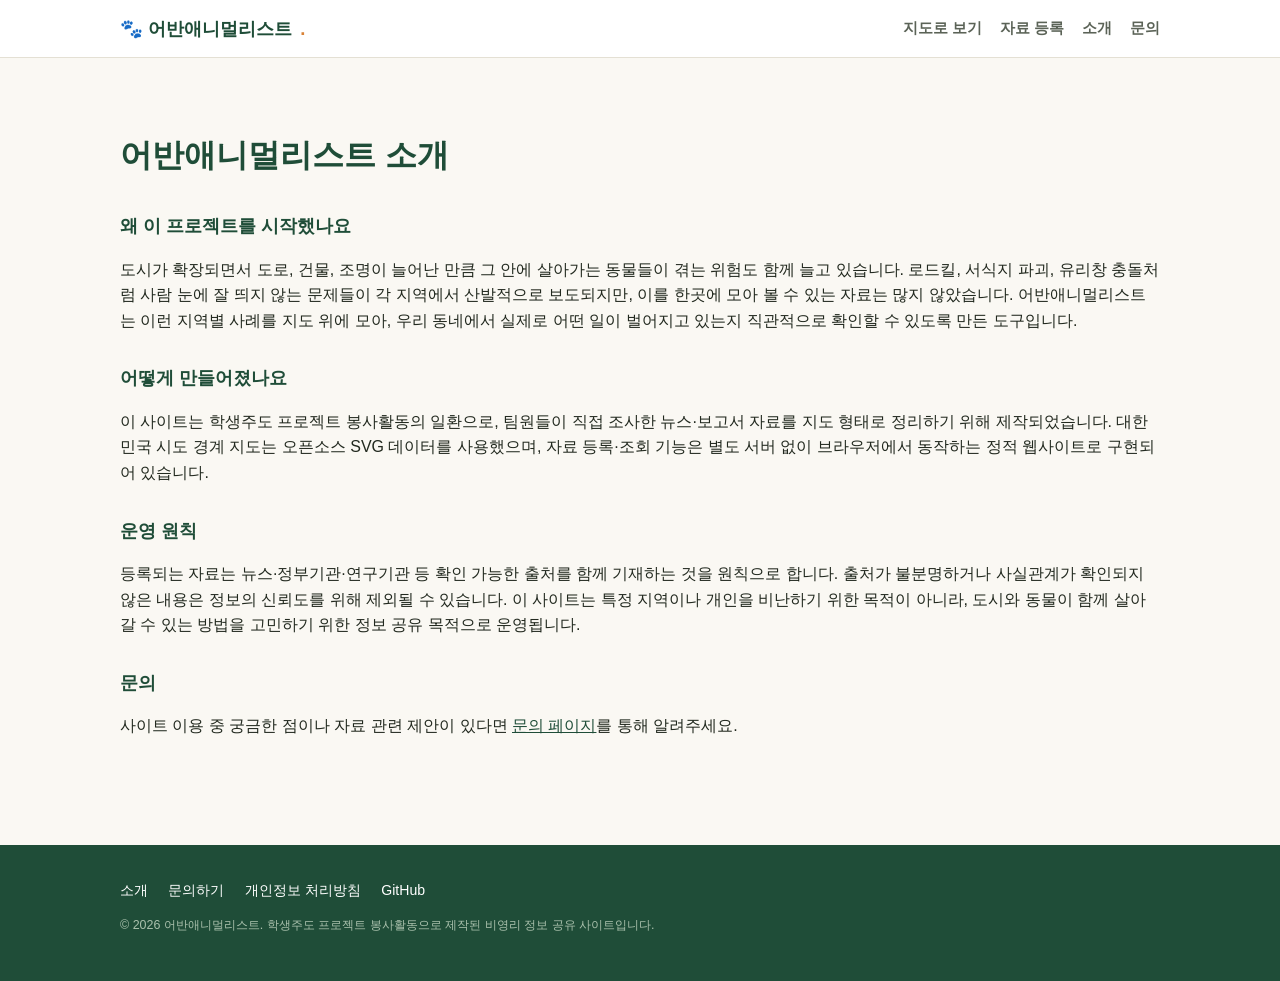
==== about.html @ 1e54bd69 "feat: urbanimalist 초기 구현" ====
<!DOCTYPE html>
<html lang="ko">
<head>
<meta charset="UTF-8" />
<meta name="viewport" content="width=device-width, initial-scale=1.0" />
<title>소개 | 어반애니멀리스트</title>
<meta name="description" content="어반애니멀리스트 프로젝트의 배경, 목적, 운영 원칙을 소개합니다." />
<link rel="canonical" href="https://urbanimalist.pages.dev/about.html" />
<link rel="stylesheet" href="css/style.css" />
</head>
<body>
<header class="site-header">
  <div class="container">
    <a href="index.html" class="logo">🐾 어반애니멀리스트<span class="dot">.</span></a>
    <nav class="main-nav">
      <a href="index.html#map-tool">지도로 보기</a>
      <a href="index.html#register">자료 등록</a>
      <a href="about.html">소개</a>
      <a href="contact.html">문의</a>
    </nav>
  </div>
</header>

<main class="static-page">
  <div class="container">
    <h1>어반애니멀리스트 소개</h1>

    <section>
      <h2>왜 이 프로젝트를 시작했나요</h2>
      <p>도시가 확장되면서 도로, 건물, 조명이 늘어난 만큼 그 안에 살아가는 동물들이 겪는 위험도 함께 늘고 있습니다. 로드킬, 서식지 파괴, 유리창 충돌처럼 사람 눈에 잘 띄지 않는 문제들이 각 지역에서 산발적으로 보도되지만, 이를 한곳에 모아 볼 수 있는 자료는 많지 않았습니다. 어반애니멀리스트는 이런 지역별 사례를 지도 위에 모아, 우리 동네에서 실제로 어떤 일이 벌어지고 있는지 직관적으로 확인할 수 있도록 만든 도구입니다.</p>
    </section>

    <section>
      <h2>어떻게 만들어졌나요</h2>
      <p>이 사이트는 학생주도 프로젝트 봉사활동의 일환으로, 팀원들이 직접 조사한 뉴스·보고서 자료를 지도 형태로 정리하기 위해 제작되었습니다. 대한민국 시도 경계 지도는 오픈소스 SVG 데이터를 사용했으며, 자료 등록·조회 기능은 별도 서버 없이 브라우저에서 동작하는 정적 웹사이트로 구현되어 있습니다.</p>
    </section>

    <section>
      <h2>운영 원칙</h2>
      <p>등록되는 자료는 뉴스·정부기관·연구기관 등 확인 가능한 출처를 함께 기재하는 것을 원칙으로 합니다. 출처가 불분명하거나 사실관계가 확인되지 않은 내용은 정보의 신뢰도를 위해 제외될 수 있습니다. 이 사이트는 특정 지역이나 개인을 비난하기 위한 목적이 아니라, 도시와 동물이 함께 살아갈 수 있는 방법을 고민하기 위한 정보 공유 목적으로 운영됩니다.</p>
    </section>

    <section>
      <h2>문의</h2>
      <p>사이트 이용 중 궁금한 점이나 자료 관련 제안이 있다면 <a href="contact.html">문의 페이지</a>를 통해 알려주세요.</p>
    </section>
  </div>
</main>

<footer class="site-footer">
  <div class="container">
    <div>
      <a href="about.html">소개</a>
      <a href="contact.html">문의하기</a>
      <a href="privacy.html">개인정보 처리방침</a>
      <a href="https://github.com/ChoiCollet/urbanimalist" target="_blank" rel="noopener noreferrer">GitHub</a>
    </div>
    <p class="foot-note">© 2026 어반애니멀리스트. 학생주도 프로젝트 봉사활동으로 제작된 비영리 정보 공유 사이트입니다.</p>
  </div>
</footer>
</body>
</html>
---- css/style.css ----
:root {
  --bg: #faf8f3;
  --surface: #ffffff;
  --ink: #22291f;
  --ink-soft: #5b6357;
  --border: #e4e0d4;
  --primary: #2f6b4f;
  --primary-dark: #1f4d38;
  --accent: #d98236;
  --map-empty: #eceae1;
  --map-low: #cfe3cf;
  --map-mid: #f2c17a;
  --map-high: #d9613f;
  --map-hover: #1f4d38;
  --radius: 14px;
  --shadow: 0 2px 10px rgba(34, 41, 31, 0.06);
  font-size: 16px;
}

* { box-sizing: border-box; }

body {
  margin: 0;
  font-family: "Pretendard", "Noto Sans KR", -apple-system, BlinkMacSystemFont, sans-serif;
  background: var(--bg);
  color: var(--ink);
  line-height: 1.6;
}

a { color: var(--primary-dark); }

.container { max-width: 1080px; margin: 0 auto; padding: 0 20px; }

/* ---------- Header ---------- */

header.site-header {
  background: var(--surface);
  border-bottom: 1px solid var(--border);
  position: sticky;
  top: 0;
  z-index: 50;
}
.site-header .container {
  display: flex;
  align-items: center;
  justify-content: space-between;
  padding: 14px 20px;
}
.logo {
  display: flex;
  align-items: center;
  gap: 8px;
  font-weight: 800;
  font-size: 1.15rem;
  text-decoration: none;
  color: var(--primary-dark);
}
.logo span.dot { color: var(--accent); }
nav.main-nav { display: flex; gap: 18px; flex-wrap: wrap; }
nav.main-nav a {
  text-decoration: none;
  color: var(--ink-soft);
  font-size: 0.92rem;
  font-weight: 600;
}
nav.main-nav a:hover { color: var(--primary-dark); }

/* ---------- Hero ---------- */

.hero {
  padding: 56px 0 32px;
  text-align: center;
}
.hero h1 { font-size: 2rem; margin: 0 0 12px; color: var(--primary-dark); }
.hero p { color: var(--ink-soft); max-width: 640px; margin: 0 auto; }
.hero .cta-btn {
  display: inline-block;
  margin-top: 22px;
  background: var(--primary);
  color: #fff;
  padding: 12px 26px;
  border-radius: 999px;
  text-decoration: none;
  font-weight: 700;
  box-shadow: var(--shadow);
}
.hero .cta-btn:hover { background: var(--primary-dark); }

/* ---------- Section shell ---------- */

section { padding: 44px 0; }
section h2 { font-size: 1.4rem; color: var(--primary-dark); margin-bottom: 6px; }
section .section-sub { color: var(--ink-soft); margin-bottom: 24px; font-size: 0.95rem; }

/* ---------- Map tool ---------- */

#map-tool { background: var(--surface); border-top: 1px solid var(--border); border-bottom: 1px solid var(--border); }

.tool-header {
  display: flex;
  flex-wrap: wrap;
  gap: 12px;
  align-items: center;
  justify-content: space-between;
  margin-bottom: 18px;
}

#breadcrumb { display: flex; align-items: center; flex-wrap: wrap; gap: 4px; font-size: 0.95rem; }
.crumb {
  background: none; border: none; cursor: pointer; color: var(--primary-dark);
  font-weight: 700; padding: 2px 4px; font-size: 0.95rem;
}
.crumb-sep { color: var(--ink-soft); }
.crumb-current { color: var(--ink-soft); font-weight: 600; padding: 2px 4px; }

#global-search {
  padding: 9px 14px;
  border: 1px solid var(--border);
  border-radius: 999px;
  min-width: 220px;
  font-size: 0.9rem;
}

.tool-grid {
  display: grid;
  grid-template-columns: minmax(0, 380px) 1fr;
  gap: 28px;
}
@media (max-width: 780px) {
  .tool-grid { grid-template-columns: 1fr; }
}

.map-wrap {
  background: #f3f1ea;
  border-radius: var(--radius);
  padding: 16px;
  border: 1px solid var(--border);
}
.map-wrap svg { width: 100%; height: auto; display: block; }
.map-wrap svg path { stroke: #fff; stroke-width: 1.2; transition: filter 0.15s ease; }
.map-wrap svg path.hovered { filter: brightness(0.9); }

.map-legend { display: flex; gap: 14px; flex-wrap: wrap; margin-top: 12px; font-size: 0.82rem; color: var(--ink-soft); }
.map-legend span { display: inline-flex; align-items: center; gap: 5px; }
.map-legend i { width: 12px; height: 12px; border-radius: 3px; display: inline-block; }

.nationwide-box {
  margin-top: 14px;
  display: flex;
  align-items: center;
  justify-content: space-between;
  background: var(--surface);
  border: 1px dashed var(--border);
  border-radius: var(--radius);
  padding: 12px 16px;
}
.nationwide-box button {
  background: var(--accent); color: #fff; border: none; padding: 8px 16px;
  border-radius: 999px; font-weight: 700; cursor: pointer; font-size: 0.85rem;
}

.panel-heading { font-weight: 800; margin-bottom: 12px; color: var(--primary-dark); }

.sigungu-grid { display: flex; flex-wrap: wrap; gap: 8px; margin-bottom: 14px; }
.sigungu-chip {
  background: var(--bg); border: 1px solid var(--border); border-radius: 999px;
  padding: 8px 14px; font-size: 0.88rem; cursor: pointer; font-weight: 600;
}
.sigungu-chip:hover { border-color: var(--primary); color: var(--primary-dark); }
.sigungu-chip span { color: var(--accent); font-weight: 800; margin-left: 4px; }

.view-all-btn {
  background: none; border: 1px solid var(--primary); color: var(--primary-dark);
  border-radius: 999px; padding: 8px 16px; font-size: 0.85rem; font-weight: 700; cursor: pointer;
}

.entry-list { display: flex; flex-direction: column; gap: 12px; max-height: 560px; overflow-y: auto; padding-right: 4px; }

.entry-card {
  background: var(--surface);
  border: 1px solid var(--border);
  border-radius: var(--radius);
  padding: 14px 16px;
}
.entry-top { display: flex; align-items: center; gap: 8px; margin-bottom: 6px; flex-wrap: wrap; }
.tag {
  font-size: 0.72rem; font-weight: 800; padding: 3px 9px; border-radius: 999px;
  background: color-mix(in srgb, var(--tag-color) 18%, white);
  color: var(--tag-color);
}
.entry-region { font-size: 0.78rem; color: var(--ink-soft); }
.entry-del { margin-left: auto; background: none; border: none; color: #b64545; cursor: pointer; font-size: 0.78rem; font-weight: 700; }
.entry-card h4 { margin: 4px 0; font-size: 1rem; }
.entry-card p { margin: 4px 0; color: var(--ink-soft); font-size: 0.9rem; }
.entry-meta { display: flex; justify-content: space-between; font-size: 0.78rem; color: var(--ink-soft); margin-top: 8px; }

.empty-msg { color: var(--ink-soft); font-size: 0.9rem; padding: 20px 0; }

/* ---------- Form ---------- */

#register {
  background: var(--surface);
}
.form-grid {
  display: grid;
  grid-template-columns: 1fr 1fr;
  gap: 14px;
}
.form-grid .full { grid-column: 1 / -1; }
@media (max-width: 640px) { .form-grid { grid-template-columns: 1fr; } }

label { display: block; font-size: 0.85rem; font-weight: 700; margin-bottom: 5px; color: var(--ink-soft); }
input, select, textarea {
  width: 100%; padding: 10px 12px; border: 1px solid var(--border); border-radius: 8px;
  font-size: 0.92rem; font-family: inherit; background: var(--bg);
}
textarea { min-height: 80px; resize: vertical; }

.submit-btn {
  background: var(--primary); color: #fff; border: none; padding: 12px 26px;
  border-radius: 999px; font-weight: 800; cursor: pointer; margin-top: 6px;
}
.submit-btn:hover { background: var(--primary-dark); }
#form-status { margin-left: 12px; font-size: 0.85rem; color: var(--primary-dark); font-weight: 700; }

.my-entries-header { display: flex; align-items: center; justify-content: space-between; margin: 32px 0 12px; }
.io-buttons { display: flex; gap: 8px; }
.io-buttons button, .io-buttons label {
  background: var(--bg); border: 1px solid var(--border); border-radius: 999px;
  padding: 8px 16px; font-size: 0.82rem; font-weight: 700; cursor: pointer; color: var(--ink);
}

/* ---------- How-to / Features / FAQ ---------- */

.steps { display: grid; grid-template-columns: repeat(auto-fit, minmax(220px, 1fr)); gap: 16px; }
.step-card { background: var(--surface); border: 1px solid var(--border); border-radius: var(--radius); padding: 18px; }
.step-num { display: inline-flex; width: 28px; height: 28px; border-radius: 50%; background: var(--primary); color: #fff; align-items: center; justify-content: center; font-weight: 800; margin-bottom: 10px; font-size: 0.85rem; }
.step-card h3 { margin: 0 0 6px; font-size: 1rem; }
.step-card p { margin: 0; font-size: 0.88rem; color: var(--ink-soft); }

.features { display: grid; grid-template-columns: repeat(auto-fit, minmax(240px, 1fr)); gap: 16px; }
.feature-card { background: var(--bg); border: 1px solid var(--border); border-radius: var(--radius); padding: 18px; }
.feature-card h3 { margin: 0 0 6px; font-size: 1rem; color: var(--primary-dark); }
.feature-card p { margin: 0; font-size: 0.88rem; color: var(--ink-soft); }

.faq-item { border-bottom: 1px solid var(--border); padding: 14px 0; }
.faq-item summary { cursor: pointer; font-weight: 700; }
.faq-item p { color: var(--ink-soft); margin: 10px 0 0; font-size: 0.9rem; }

.about-summary { background: var(--surface); border-radius: var(--radius); border: 1px solid var(--border); padding: 24px; }

/* ---------- Footer ---------- */

footer.site-footer {
  background: var(--primary-dark); color: #dbe6dd; padding: 32px 0; margin-top: 20px;
}
footer.site-footer a { color: #fff; text-decoration: none; margin-right: 16px; font-size: 0.88rem; }
footer.site-footer a:hover { text-decoration: underline; }
footer.site-footer .foot-note { margin-top: 14px; font-size: 0.78rem; color: #a9c0ac; }

/* ---------- Static pages ---------- */

.static-page { padding: 50px 0 70px; }
.static-page h1 { color: var(--primary-dark); }
.static-page h2 { font-size: 1.15rem; margin-top: 30px; color: var(--primary-dark); }
.static-page section { padding: 0; }
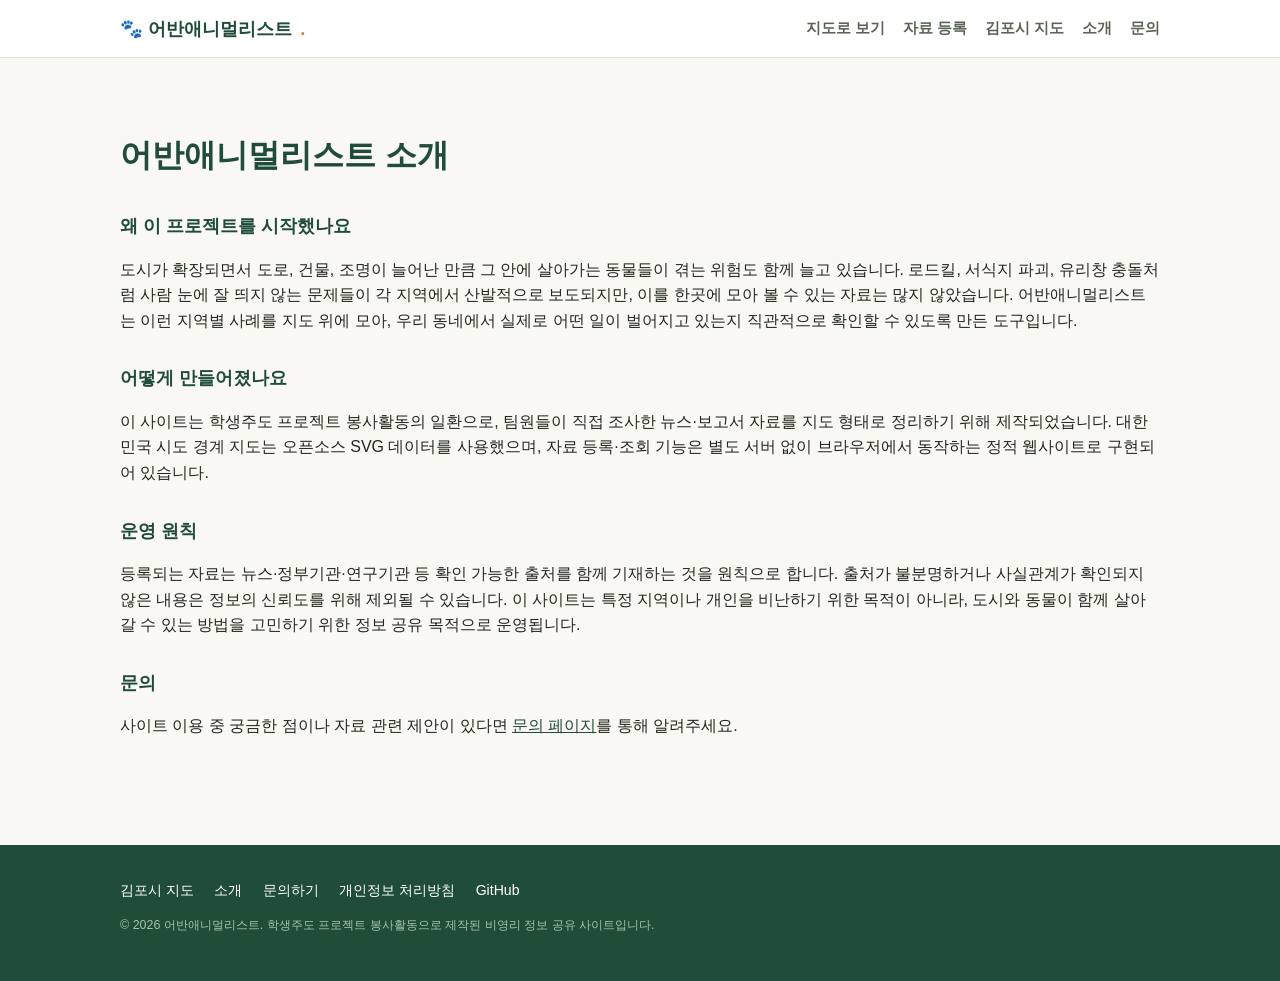
==== commit fb919359: "feat: 김포시 읍면동 전용 지도(지도2) 신규 추가, 전국 지도와 완전 독립된 저장소/등록 폼 구성" ====
--- a/about.html
+++ b/about.html
@@ -15,6 +15,7 @@
     <nav class="main-nav">
       <a href="index.html#map-tool">지도로 보기</a>
       <a href="index.html#register">자료 등록</a>
+      <a href="gimpo.html">김포시 지도</a>
       <a href="about.html">소개</a>
       <a href="contact.html">문의</a>
     </nav>
@@ -50,6 +51,7 @@
 <footer class="site-footer">
   <div class="container">
     <div>
+      <a href="gimpo.html">김포시 지도</a>
       <a href="about.html">소개</a>
       <a href="contact.html">문의하기</a>
       <a href="privacy.html">개인정보 처리방침</a>
--- a/css/style.css
+++ b/css/style.css
@@ -139,6 +139,7 @@
 .map-wrap svg { width: 100%; height: auto; display: block; }
 .map-wrap svg path { stroke: #fff; stroke-width: 1.2; transition: filter 0.15s ease; }
 .map-wrap svg path.hovered { filter: brightness(0.9); }
+.map-wrap svg path.selected { stroke: var(--accent); stroke-width: 2.5; }
 
 .map-legend { display: flex; gap: 14px; flex-wrap: wrap; margin-top: 12px; font-size: 0.82rem; color: var(--ink-soft); }
 .map-legend span { display: inline-flex; align-items: center; gap: 5px; }
@@ -160,6 +161,17 @@
 }
 
 .panel-heading { font-weight: 800; margin-bottom: 12px; color: var(--primary-dark); }
+
+#submap-box { margin-bottom: 16px; }
+.submap-wrap {
+  background: #f3f1ea; border: 1px solid var(--border); border-radius: var(--radius);
+  padding: 14px;
+}
+.submap-wrap svg { width: 100%; height: auto; display: block; max-width: 460px; margin: 0 auto; }
+.submap-wrap svg path { stroke: #fff; stroke-width: 1; transition: filter 0.15s ease; }
+.submap-wrap svg path.hovered { filter: brightness(0.9); }
+.submap-wrap svg path.selected { stroke: var(--accent); stroke-width: 2.2; }
+.submap-note { font-size: 0.78rem; color: var(--ink-soft); margin: 8px 0 0; }
 
 .sigungu-grid { display: flex; flex-wrap: wrap; gap: 8px; margin-bottom: 14px; }
 .sigungu-chip {
@@ -189,7 +201,9 @@
   color: var(--tag-color);
 }
 .entry-region { font-size: 0.78rem; color: var(--ink-soft); }
-.entry-del { margin-left: auto; background: none; border: none; color: #b64545; cursor: pointer; font-size: 0.78rem; font-weight: 700; }
+.entry-actions { margin-left: auto; display: flex; gap: 10px; }
+.entry-edit { background: none; border: none; color: var(--primary-dark); cursor: pointer; font-size: 0.78rem; font-weight: 700; }
+.entry-del { background: none; border: none; color: #b64545; cursor: pointer; font-size: 0.78rem; font-weight: 700; }
 .entry-card h4 { margin: 4px 0; font-size: 1rem; }
 .entry-card p { margin: 4px 0; color: var(--ink-soft); font-size: 0.9rem; }
 .entry-meta { display: flex; justify-content: space-between; font-size: 0.78rem; color: var(--ink-soft); margin-top: 8px; }
@@ -221,6 +235,10 @@
   border-radius: 999px; font-weight: 800; cursor: pointer; margin-top: 6px;
 }
 .submit-btn:hover { background: var(--primary-dark); }
+.cancel-btn {
+  background: none; color: var(--ink-soft); border: 1px solid var(--border); padding: 12px 22px;
+  border-radius: 999px; font-weight: 700; cursor: pointer; margin-top: 6px; margin-left: 8px;
+}
 #form-status { margin-left: 12px; font-size: 0.85rem; color: var(--primary-dark); font-weight: 700; }
 
 .my-entries-header { display: flex; align-items: center; justify-content: space-between; margin: 32px 0 12px; }
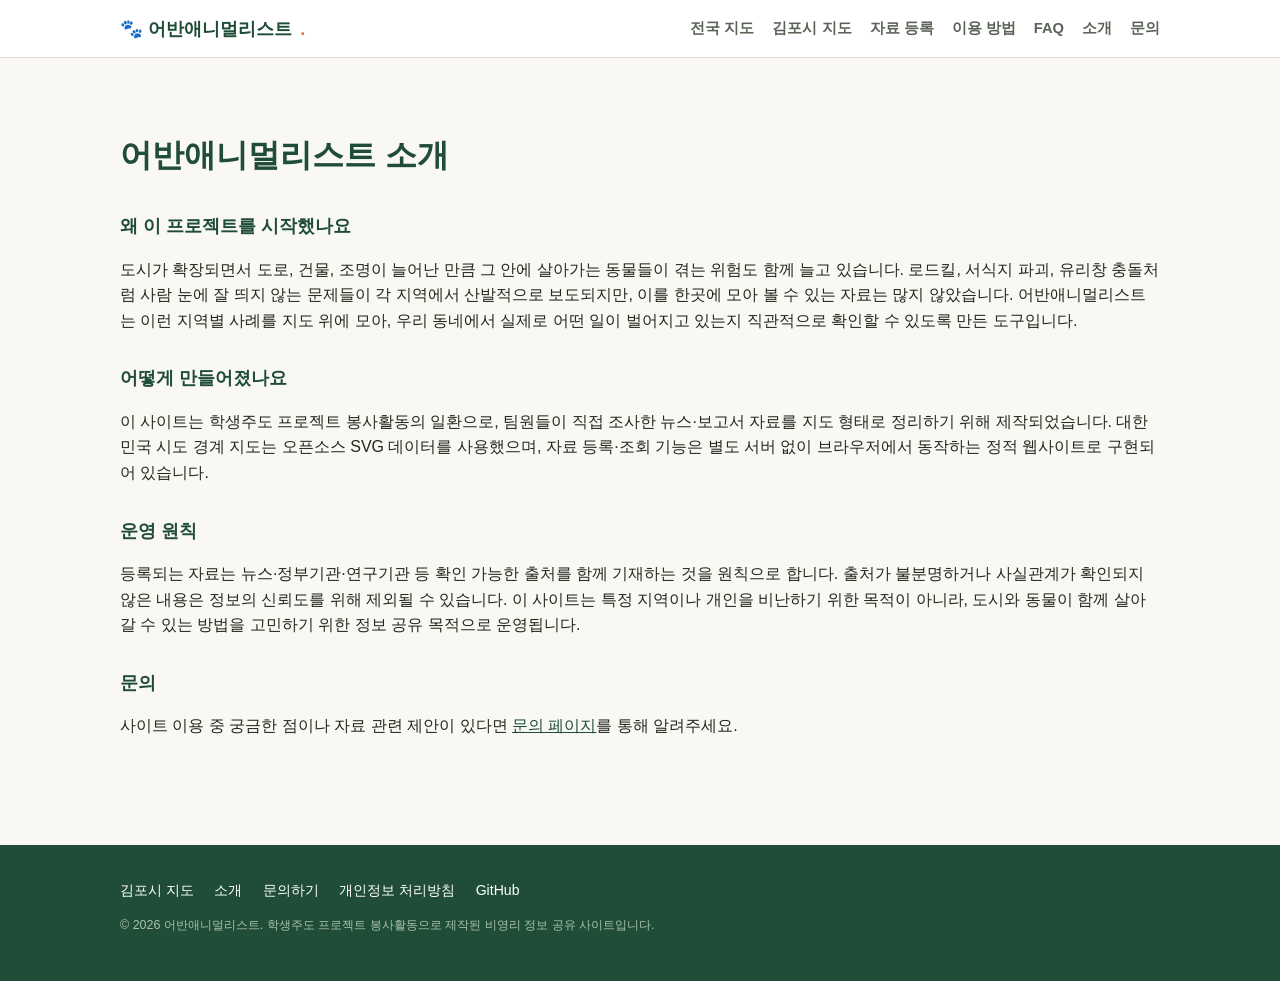
==== commit 7b9c6303: "fix: 김포시 최신 행정동 경계로 지역 재구분(13개), 선택 시 주황 테두리 제거, 전 페이지 내비게이션 통일" ====
--- a/about.html
+++ b/about.html
@@ -13,9 +13,11 @@
   <div class="container">
     <a href="index.html" class="logo">🐾 어반애니멀리스트<span class="dot">.</span></a>
     <nav class="main-nav">
-      <a href="index.html#map-tool">지도로 보기</a>
+      <a href="index.html#map-tool">전국 지도</a>
+      <a href="gimpo.html">김포시 지도</a>
       <a href="index.html#register">자료 등록</a>
-      <a href="gimpo.html">김포시 지도</a>
+      <a href="index.html#how-to">이용 방법</a>
+      <a href="index.html#faq">FAQ</a>
       <a href="about.html">소개</a>
       <a href="contact.html">문의</a>
     </nav>
--- a/css/style.css
+++ b/css/style.css
@@ -139,7 +139,7 @@
 .map-wrap svg { width: 100%; height: auto; display: block; }
 .map-wrap svg path { stroke: #fff; stroke-width: 1.2; transition: filter 0.15s ease; }
 .map-wrap svg path.hovered { filter: brightness(0.9); }
-.map-wrap svg path.selected { stroke: var(--accent); stroke-width: 2.5; }
+
 
 .map-legend { display: flex; gap: 14px; flex-wrap: wrap; margin-top: 12px; font-size: 0.82rem; color: var(--ink-soft); }
 .map-legend span { display: inline-flex; align-items: center; gap: 5px; }
@@ -170,7 +170,7 @@
 .submap-wrap svg { width: 100%; height: auto; display: block; max-width: 460px; margin: 0 auto; }
 .submap-wrap svg path { stroke: #fff; stroke-width: 1; transition: filter 0.15s ease; }
 .submap-wrap svg path.hovered { filter: brightness(0.9); }
-.submap-wrap svg path.selected { stroke: var(--accent); stroke-width: 2.2; }
+
 .submap-note { font-size: 0.78rem; color: var(--ink-soft); margin: 8px 0 0; }
 
 .sigungu-grid { display: flex; flex-wrap: wrap; gap: 8px; margin-bottom: 14px; }
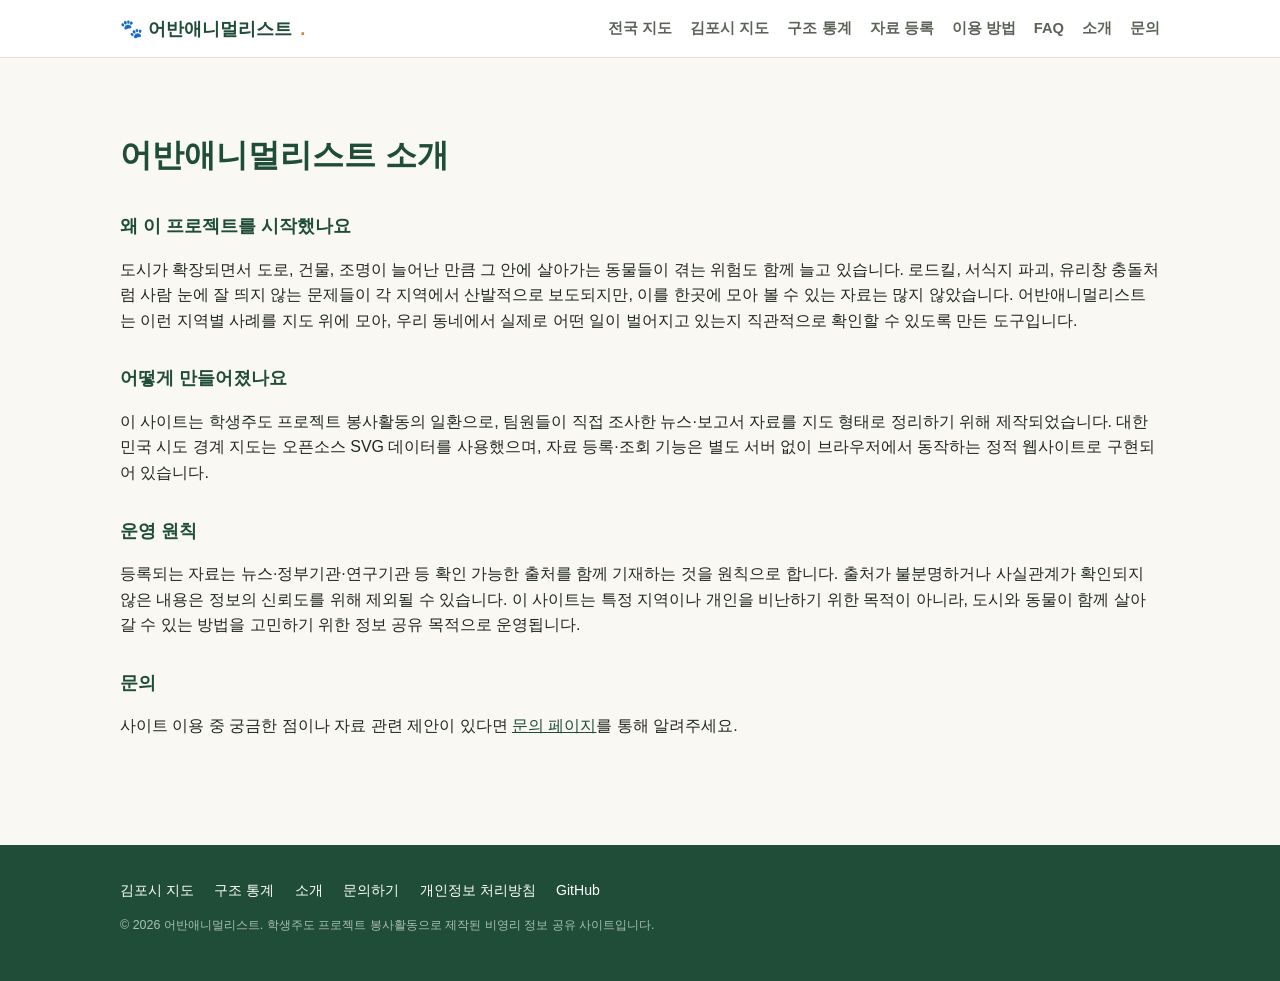
==== commit 4aa5b84d: "feat: 야생동물 구조&치료 통계 페이지(2020~2025) 신규 추가, 지역별 연도 선택 지도 및 5종 추이 그래프, 전 페이지 내비게이션에 탭 반영" ====
--- a/about.html
+++ b/about.html
@@ -15,6 +15,7 @@
     <nav class="main-nav">
       <a href="index.html#map-tool">전국 지도</a>
       <a href="gimpo.html">김포시 지도</a>
+      <a href="stats.html">구조 통계</a>
       <a href="index.html#register">자료 등록</a>
       <a href="index.html#how-to">이용 방법</a>
       <a href="index.html#faq">FAQ</a>
@@ -54,6 +55,7 @@
   <div class="container">
     <div>
       <a href="gimpo.html">김포시 지도</a>
+      <a href="stats.html">구조 통계</a>
       <a href="about.html">소개</a>
       <a href="contact.html">문의하기</a>
       <a href="privacy.html">개인정보 처리방침</a>
--- a/css/style.css
+++ b/css/style.css
@@ -7,7 +7,7 @@
   --primary: #2f6b4f;
   --primary-dark: #1f4d38;
   --accent: #d98236;
-  --map-empty: #eceae1;
+  --map-empty: #dde2d3;
   --map-low: #cfe3cf;
   --map-mid: #f2c17a;
   --map-high: #d9613f;
@@ -136,8 +136,8 @@
   padding: 16px;
   border: 1px solid var(--border);
 }
-.map-wrap svg { width: 100%; height: auto; display: block; }
-.map-wrap svg path { stroke: #fff; stroke-width: 1.2; transition: filter 0.15s ease; }
+.map-wrap svg { width: 100%; height: auto; display: block; filter: drop-shadow(0 2px 5px rgba(34, 41, 31, 0.14)); }
+.map-wrap svg path { stroke: #fff; stroke-width: 1.4; transition: filter 0.15s ease; }
 .map-wrap svg path.hovered { filter: brightness(0.9); }
 
 
@@ -167,8 +167,8 @@
   background: #f3f1ea; border: 1px solid var(--border); border-radius: var(--radius);
   padding: 14px;
 }
-.submap-wrap svg { width: 100%; height: auto; display: block; max-width: 460px; margin: 0 auto; }
-.submap-wrap svg path { stroke: #fff; stroke-width: 1; transition: filter 0.15s ease; }
+.submap-wrap svg { width: 100%; height: auto; display: block; max-width: 460px; margin: 0 auto; filter: drop-shadow(0 2px 5px rgba(34, 41, 31, 0.14)); }
+.submap-wrap svg path { stroke: #fff; stroke-width: 1.3; transition: filter 0.15s ease; }
 .submap-wrap svg path.hovered { filter: brightness(0.9); }
 
 .submap-note { font-size: 0.78rem; color: var(--ink-soft); margin: 8px 0 0; }
@@ -276,6 +276,29 @@
 footer.site-footer a:hover { text-decoration: underline; }
 footer.site-footer .foot-note { margin-top: 14px; font-size: 0.78rem; color: #a9c0ac; }
 
+/* ---------- Stats page ---------- */
+
+.chart-box {
+  background: var(--surface); border: 1px solid var(--border); border-radius: var(--radius);
+  padding: 20px; height: 340px; margin-bottom: 8px;
+}
+.subsection-title { font-size: 1.1rem; color: var(--primary-dark); margin: 32px 0 6px; }
+
+.year-tabs { display: flex; flex-wrap: wrap; gap: 8px; margin-bottom: 18px; }
+.year-tab {
+  background: var(--bg); border: 1px solid var(--border); border-radius: 999px;
+  padding: 8px 18px; font-size: 0.88rem; font-weight: 700; cursor: pointer; color: var(--ink-soft);
+}
+.year-tab.active { background: var(--primary); border-color: var(--primary); color: #fff; }
+.year-tab:hover:not(.active) { border-color: var(--primary); color: var(--primary-dark); }
+
+.rank-card { padding: 10px 16px; }
+.rank-num {
+  display: inline-flex; width: 22px; height: 22px; border-radius: 50%; background: var(--bg);
+  align-items: center; justify-content: center; font-size: 0.75rem; font-weight: 800; color: var(--ink-soft);
+}
+.rank-count { font-weight: 800; color: var(--primary-dark); }
+
 /* ---------- Static pages ---------- */
 
 .static-page { padding: 50px 0 70px; }
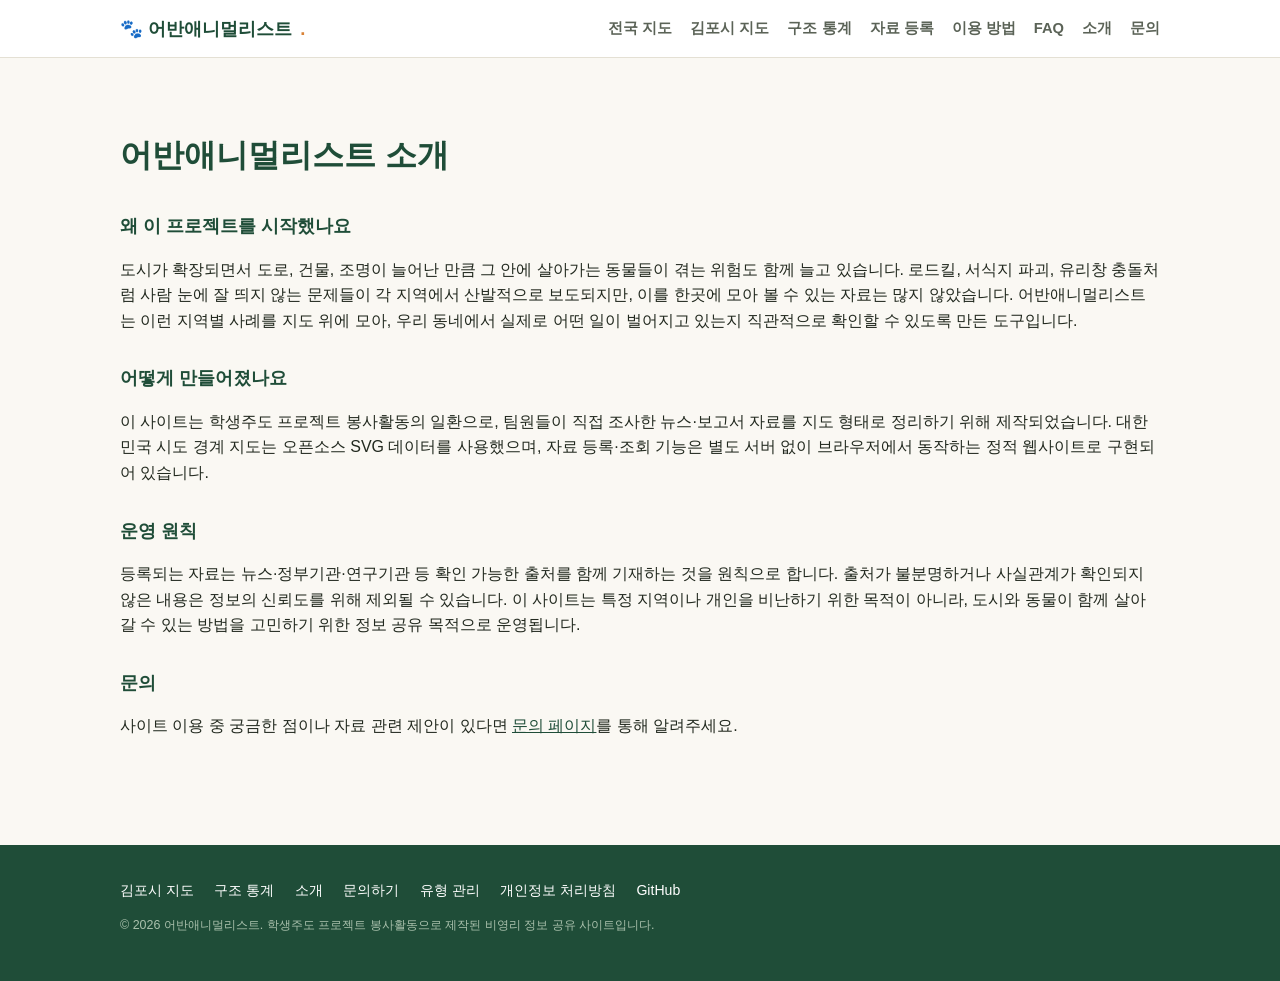
==== commit 987ccb57: "feat: 원인 유형별 그래프에 숫자 표시(datalabels)&수동 입력 모드 추가, 원인 유형 관리 페이지 신설, 지도1/2 차트 위젯 통합(위치&디자인 통일)" ====
--- a/about.html
+++ b/about.html
@@ -58,6 +58,7 @@
       <a href="stats.html">구조 통계</a>
       <a href="about.html">소개</a>
       <a href="contact.html">문의하기</a>
+      <a href="causes.html">유형 관리</a>
       <a href="privacy.html">개인정보 처리방침</a>
       <a href="https://github.com/ChoiCollet/urbanimalist" target="_blank" rel="noopener noreferrer">GitHub</a>
     </div>
--- a/css/style.css
+++ b/css/style.css
@@ -210,6 +210,29 @@
 
 .empty-msg { color: var(--ink-soft); font-size: 0.9rem; padding: 20px 0; }
 
+.cause-chart-title { margin-top: 28px; }
+.cause-chart-controls {
+  display: flex; align-items: center; justify-content: space-between; margin-bottom: 10px; flex-wrap: wrap; gap: 8px;
+}
+.manual-toggle { display: flex; align-items: center; gap: 6px; font-size: 0.82rem; color: var(--ink-soft); cursor: pointer; }
+.manual-toggle input { cursor: pointer; }
+.manage-link { font-size: 0.82rem; color: var(--primary-dark); font-weight: 700; text-decoration: none; }
+.manage-link:hover { text-decoration: underline; }
+.cause-chart-box {
+  background: var(--surface); border: 1px solid var(--border); border-radius: var(--radius);
+  padding: 16px; height: 260px;
+}
+.cause-manual-inputs {
+  margin-top: 10px; background: var(--bg); border: 1px solid var(--border); border-radius: var(--radius);
+  padding: 12px 14px; display: flex; flex-direction: column; gap: 8px;
+}
+.manual-input-row { display: flex; align-items: center; justify-content: space-between; gap: 10px; }
+.manual-input-label { display: flex; align-items: center; gap: 8px; font-size: 0.85rem; }
+.manual-input-label i { width: 10px; height: 10px; border-radius: 3px; display: inline-block; flex-shrink: 0; }
+.manual-input-row input {
+  width: 80px; padding: 6px 8px; border: 1px solid var(--border); border-radius: 6px; font-size: 0.85rem; text-align: right;
+}
+
 /* ---------- Form ---------- */
 
 #register {
@@ -247,6 +270,8 @@
   background: var(--bg); border: 1px solid var(--border); border-radius: 999px;
   padding: 8px 16px; font-size: 0.82rem; font-weight: 700; cursor: pointer; color: var(--ink);
 }
+.io-buttons .reset-btn { color: #b64545; border-color: #e8c6c6; }
+.io-buttons .reset-btn:hover { background: #fbeeee; }
 
 /* ---------- How-to / Features / FAQ ---------- */
 
@@ -301,6 +326,33 @@
 
 /* ---------- Static pages ---------- */
 
+.causes-table { display: flex; flex-direction: column; gap: 10px; margin: 20px 0 30px; }
+.cause-row {
+  display: flex; align-items: center; gap: 12px; flex-wrap: wrap;
+  background: var(--surface); border: 1px solid var(--border); border-radius: var(--radius); padding: 12px 16px;
+}
+.cause-color-input { width: 36px; height: 36px; border: none; border-radius: 8px; padding: 0; cursor: pointer; }
+.cause-name-input { flex: 1; min-width: 160px; padding: 8px 10px; border: 1px solid var(--border); border-radius: 8px; font-size: 0.9rem; }
+.tag-basic { font-size: 0.7rem; font-weight: 800; padding: 3px 8px; border-radius: 999px; background: var(--bg); color: var(--ink-soft); }
+.tag-basic.tag-custom { background: #eaf2ea; color: var(--primary-dark); }
+.cause-usage { font-size: 0.78rem; color: var(--ink-soft); white-space: nowrap; }
+.cause-save-btn {
+  background: var(--primary); color: #fff; border: none; padding: 7px 14px; border-radius: 999px;
+  font-size: 0.8rem; font-weight: 700; cursor: pointer;
+}
+.cause-save-btn:hover { background: var(--primary-dark); }
+.cause-del-btn {
+  background: none; border: 1px solid #e8c6c6; color: #b64545; padding: 7px 14px; border-radius: 999px;
+  font-size: 0.8rem; font-weight: 700; cursor: pointer;
+}
+.cause-del-btn:disabled { opacity: 0.4; cursor: not-allowed; }
+
+.add-cause-form { display: flex; gap: 10px; flex-wrap: wrap; align-items: center; margin: 16px 0 30px; }
+.add-cause-form input[type="text"] {
+  flex: 1; min-width: 220px; padding: 10px 12px; border: 1px solid var(--border); border-radius: 8px; font-size: 0.9rem;
+}
+.add-cause-form input[type="color"] { width: 44px; height: 40px; border: none; border-radius: 8px; cursor: pointer; }
+
 .static-page { padding: 50px 0 70px; }
 .static-page h1 { color: var(--primary-dark); }
 .static-page h2 { font-size: 1.15rem; margin-top: 30px; color: var(--primary-dark); }
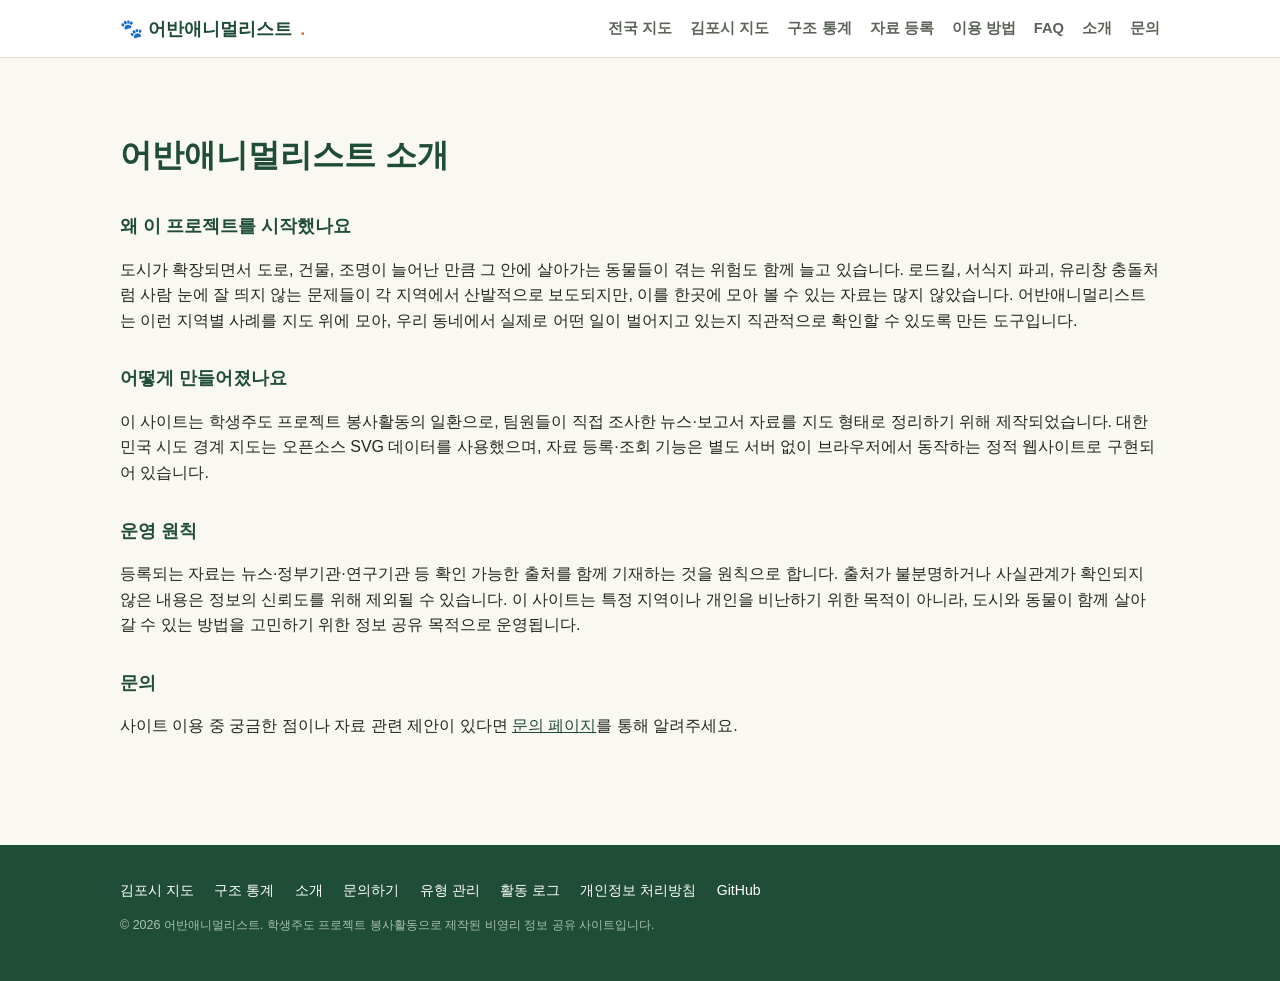
==== commit 80d0779a: "fix: 구조통계 배경 단색으로 롤백, 김포시 자료 등록 섹션을 전국 지도와 동일한 흰 배경/구분선으로 맞춤" ====
--- a/about.html
+++ b/about.html
@@ -59,6 +59,7 @@
       <a href="about.html">소개</a>
       <a href="contact.html">문의하기</a>
       <a href="causes.html">유형 관리</a>
+      <a href="log.html">활동 로그</a>
       <a href="privacy.html">개인정보 처리방침</a>
       <a href="https://github.com/ChoiCollet/urbanimalist" target="_blank" rel="noopener noreferrer">GitHub</a>
     </div>
--- a/css/style.css
+++ b/css/style.css
@@ -94,7 +94,9 @@
 
 /* ---------- Map tool ---------- */
 
-#map-tool { background: var(--surface); border-top: 1px solid var(--border); border-bottom: 1px solid var(--border); }
+.band-surface, #map-tool { background: var(--surface); border-top: 1px solid var(--border); border-bottom: 1px solid var(--border); }
+/* 흰 배경 구간 안에서는 카드 요소를 살짝 다른 톤(베이지)으로 띄워 구분되게 함 */
+.band-surface .chart-box, .band-surface .cause-chart-box { background: var(--bg); }
 
 .tool-header {
   display: flex;
@@ -263,6 +265,8 @@
   border-radius: 999px; font-weight: 700; cursor: pointer; margin-top: 6px; margin-left: 8px;
 }
 #form-status { margin-left: 12px; font-size: 0.85rem; color: var(--primary-dark); font-weight: 700; }
+.password-hint { margin: 8px 0 0; font-size: 0.78rem; color: var(--ink-soft); }
+#gimpo-register { background: var(--surface); }
 
 .my-entries-header { display: flex; align-items: center; justify-content: space-between; margin: 32px 0 12px; }
 .io-buttons { display: flex; gap: 8px; }
@@ -323,6 +327,40 @@
   align-items: center; justify-content: center; font-size: 0.75rem; font-weight: 800; color: var(--ink-soft);
 }
 .rank-count { font-weight: 800; color: var(--primary-dark); }
+
+/* ---------- Activity log ---------- */
+
+.log-filters { display: flex; gap: 8px; margin: 20px 0; }
+.log-filter-btn {
+  background: var(--bg); border: 1px solid var(--border); border-radius: 999px;
+  padding: 8px 18px; font-size: 0.85rem; font-weight: 700; cursor: pointer; color: var(--ink-soft);
+}
+.log-filter-btn.active { background: var(--primary); border-color: var(--primary); color: #fff; }
+.log-filter-btn:hover:not(.active) { border-color: var(--primary); color: var(--primary-dark); }
+
+.log-list { display: flex; flex-direction: column; gap: 10px; margin-bottom: 40px; }
+.log-row {
+  background: var(--surface); border: 1px solid var(--border); border-radius: var(--radius); padding: 14px 16px;
+}
+.log-row-top { display: flex; align-items: center; gap: 10px; flex-wrap: wrap; margin-bottom: 6px; }
+.log-time { font-size: 0.78rem; color: var(--ink-soft); }
+.log-map-badge {
+  font-size: 0.72rem; font-weight: 800; padding: 3px 9px; border-radius: 999px;
+  background: var(--bg); color: var(--ink-soft);
+}
+.log-action-badge { font-size: 0.72rem; font-weight: 800; padding: 3px 9px; border-radius: 999px; }
+.log-action-create { background: #eaf2ea; color: var(--primary-dark); }
+.log-action-update { background: #fdf1e0; color: #a86a1f; }
+.log-action-delete { background: #fbeeee; color: #b64545; }
+.log-action-rollback { background: #eef0fa; color: #4a5aa8; }
+.log-rollback-btn {
+  margin-left: auto; background: none; border: 1px solid var(--primary); color: var(--primary-dark);
+  border-radius: 999px; padding: 5px 14px; font-size: 0.78rem; font-weight: 700; cursor: pointer;
+}
+.log-rollback-btn:hover { background: var(--primary); color: #fff; }
+.log-rolled-tag { margin-left: auto; font-size: 0.78rem; color: var(--ink-soft); font-weight: 700; }
+.log-row-title { font-size: 0.92rem; font-weight: 600; }
+.log-row-region { font-weight: 400; color: var(--ink-soft); }
 
 /* ---------- Static pages ---------- */
 
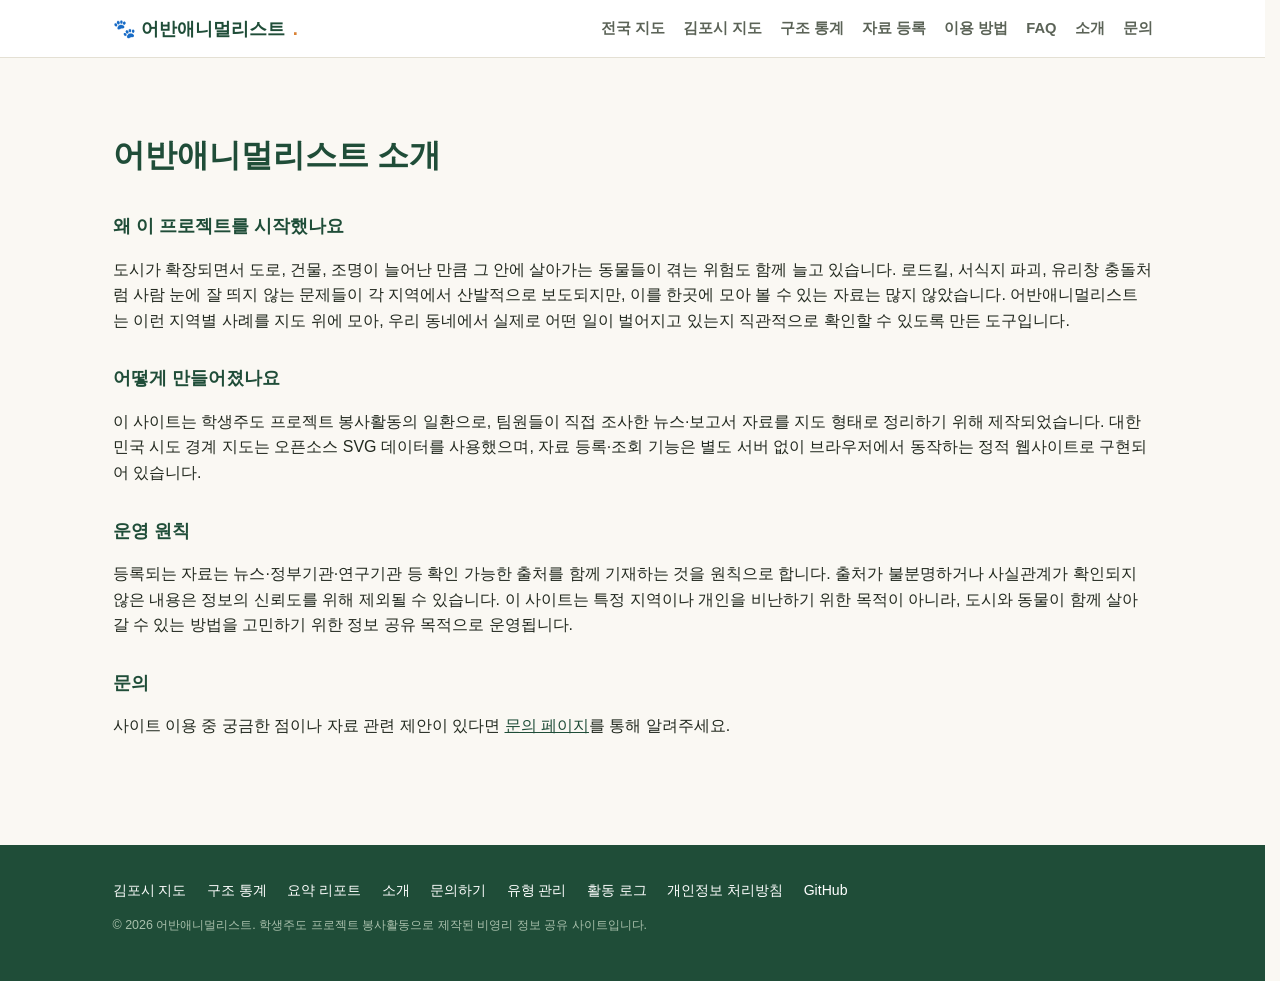
==== commit 2e605b5d: "feat: 캠페인 요약 리포트 페이지 추가 - 핵심 통계, 원인/지역 순위, 대표 사례, 카드뉴스용 문구 자동 생성 및 인쇄 지원" ====
--- a/about.html
+++ b/about.html
@@ -56,6 +56,7 @@
     <div>
       <a href="gimpo.html">김포시 지도</a>
       <a href="stats.html">구조 통계</a>
+      <a href="report.html">요약 리포트</a>
       <a href="about.html">소개</a>
       <a href="contact.html">문의하기</a>
       <a href="causes.html">유형 관리</a>
--- a/css/style.css
+++ b/css/style.css
@@ -19,8 +19,14 @@
 
 * { box-sizing: border-box; }
 
+html {
+  scrollbar-gutter: stable;
+  overflow-x: hidden;
+}
+
 body {
   margin: 0;
+  overflow-x: hidden;
   font-family: "Pretendard", "Noto Sans KR", -apple-system, BlinkMacSystemFont, sans-serif;
   background: var(--bg);
   color: var(--ink);
@@ -162,6 +168,13 @@
   border-radius: 999px; font-weight: 700; cursor: pointer; font-size: 0.85rem;
 }
 
+.export-img-btn {
+  display: inline-flex; align-items: center; gap: 6px; margin-top: 12px;
+  background: var(--surface); border: 1px solid var(--border); border-radius: 999px;
+  padding: 8px 16px; font-size: 0.82rem; font-weight: 700; color: var(--primary-dark); cursor: pointer;
+}
+.export-img-btn:hover { border-color: var(--primary); background: #eaf2ea; }
+
 .panel-heading { font-weight: 800; margin-bottom: 12px; color: var(--primary-dark); }
 
 #submap-box { margin-bottom: 16px; }
@@ -327,6 +340,54 @@
   align-items: center; justify-content: center; font-size: 0.75rem; font-weight: 800; color: var(--ink-soft);
 }
 .rank-count { font-weight: 800; color: var(--primary-dark); }
+
+/* ---------- Summary report ---------- */
+
+.report-top { display: flex; align-items: flex-start; justify-content: space-between; gap: 16px; flex-wrap: wrap; padding-top: 40px; }
+.report-updated { font-size: 0.78rem; color: var(--ink-soft); margin: 0 0 20px; }
+.report-section { padding: 28px 0; border-top: 1px solid var(--border); }
+.report-section:first-of-type { border-top: none; }
+.report-section h3 { font-size: 1rem; color: var(--primary-dark); margin: 0 0 10px; }
+
+.stat-tiles { display: grid; grid-template-columns: repeat(auto-fit, minmax(180px, 1fr)); gap: 14px; }
+.stat-tile {
+  background: var(--surface); border: 1px solid var(--border); border-radius: var(--radius);
+  padding: 20px 16px; text-align: center;
+}
+.stat-num { display: block; font-size: 1.7rem; font-weight: 800; color: var(--primary-dark); margin-bottom: 4px; word-break: keep-all; }
+.stat-label { font-size: 0.8rem; color: var(--ink-soft); }
+
+.rank-list { display: flex; flex-direction: column; gap: 8px; }
+.rank-item {
+  display: flex; align-items: center; gap: 10px;
+  background: var(--surface); border: 1px solid var(--border); border-radius: 10px; padding: 9px 14px;
+}
+.rank-color { width: 10px; height: 10px; border-radius: 3px; flex-shrink: 0; }
+.rank-name { font-size: 0.88rem; font-weight: 600; white-space: nowrap; }
+.rank-bar-track { flex: 1; height: 8px; background: var(--bg); border-radius: 999px; overflow: hidden; }
+.rank-bar-fill { display: block; height: 100%; border-radius: 999px; }
+
+.region-top-grid { display: grid; grid-template-columns: 1fr 1fr; gap: 24px; }
+@media (max-width: 640px) { .region-top-grid { grid-template-columns: 1fr; } }
+
+.quote-list { display: flex; flex-direction: column; gap: 10px; }
+.quote-item {
+  display: flex; align-items: center; justify-content: space-between; gap: 12px;
+  background: var(--surface); border: 1px solid var(--border); border-radius: var(--radius); padding: 12px 16px;
+}
+.quote-item p { margin: 0; font-size: 0.92rem; font-weight: 600; }
+.quote-copy-btn {
+  flex-shrink: 0; background: var(--primary); color: #fff; border: none; border-radius: 999px;
+  padding: 7px 16px; font-size: 0.8rem; font-weight: 700; cursor: pointer;
+}
+.quote-copy-btn:hover { background: var(--primary-dark); }
+
+@media print {
+  .no-print { display: none !important; }
+  body { background: #fff; }
+  .report-section { break-inside: avoid; border-top: 1px solid #ccc; }
+  .stat-tile, .rank-item, .quote-item, .entry-card { break-inside: avoid; }
+}
 
 /* ---------- Activity log ---------- */
 
@@ -361,6 +422,55 @@
 .log-rolled-tag { margin-left: auto; font-size: 0.78rem; color: var(--ink-soft); font-weight: 700; }
 .log-row-title { font-size: 0.92rem; font-weight: 600; }
 .log-row-region { font-weight: 400; color: var(--ink-soft); }
+.log-del-btn {
+  background: none; border: 1px solid var(--border); color: var(--ink-soft);
+  border-radius: 999px; padding: 5px 12px; font-size: 0.76rem; font-weight: 700; cursor: pointer;
+}
+.log-del-btn:hover { border-color: #b64545; color: #b64545; }
+
+.log-calendar-box {
+  background: var(--surface); border: 1px solid var(--border); border-radius: var(--radius);
+  padding: 16px 18px; margin-bottom: 16px; max-width: 420px;
+}
+.log-calendar-header { display: flex; align-items: center; justify-content: space-between; margin-bottom: 10px; }
+.log-cal-title { font-weight: 800; color: var(--primary-dark); }
+.log-cal-nav {
+  background: var(--bg); border: 1px solid var(--border); border-radius: 999px; width: 28px; height: 28px;
+  cursor: pointer; font-size: 1rem; color: var(--ink-soft);
+}
+.log-calendar-grid { display: grid; grid-template-columns: repeat(7, 1fr); gap: 4px; }
+.log-cal-weekday { text-align: center; font-size: 0.72rem; color: var(--ink-soft); font-weight: 700; padding: 4px 0; }
+.log-cal-cell {
+  aspect-ratio: 1; border: none; background: none; border-radius: 8px; font-size: 0.82rem;
+  color: var(--ink-soft); cursor: default;
+}
+.log-cal-cell.empty { visibility: hidden; }
+.log-cal-cell.has-activity {
+  background: #eaf2ea; color: var(--primary-dark); font-weight: 700; cursor: pointer;
+}
+.log-cal-cell.has-activity:hover { background: var(--primary); color: #fff; }
+.log-cal-cell.selected { background: var(--primary); color: #fff; }
+.log-calendar-hint { font-size: 0.76rem; color: var(--ink-soft); margin: 10px 0 0; }
+
+.log-date-panel {
+  background: #fbeeee; border: 1px solid #e8c6c6; border-radius: var(--radius);
+  padding: 14px 18px; margin-bottom: 20px;
+}
+.log-date-panel-top { display: flex; align-items: center; justify-content: space-between; margin-bottom: 10px; }
+.log-date-clear { background: none; border: none; color: var(--ink-soft); font-size: 0.8rem; cursor: pointer; text-decoration: underline; }
+.log-date-actions { display: flex; gap: 10px; flex-wrap: wrap; }
+.log-danger-btn {
+  background: #c0524a; color: #fff; border: none; border-radius: 999px; padding: 8px 16px;
+  font-size: 0.82rem; font-weight: 700; cursor: pointer;
+}
+.log-danger-btn:hover { background: #a8433c; }
+.log-danger-btn-outline {
+  background: none; border: 1px solid #c0524a; color: #b64545; border-radius: 999px; padding: 8px 16px;
+  font-size: 0.82rem; font-weight: 700; cursor: pointer;
+}
+.log-range-form { display: flex; align-items: center; gap: 8px; margin-top: 10px; flex-wrap: wrap; }
+.log-range-form input[type="time"] { padding: 6px 8px; border: 1px solid var(--border); border-radius: 6px; }
+.log-danger-hint { font-size: 0.76rem; color: #8a4a4a; margin: 10px 0 0; }
 
 /* ---------- Static pages ---------- */
 
